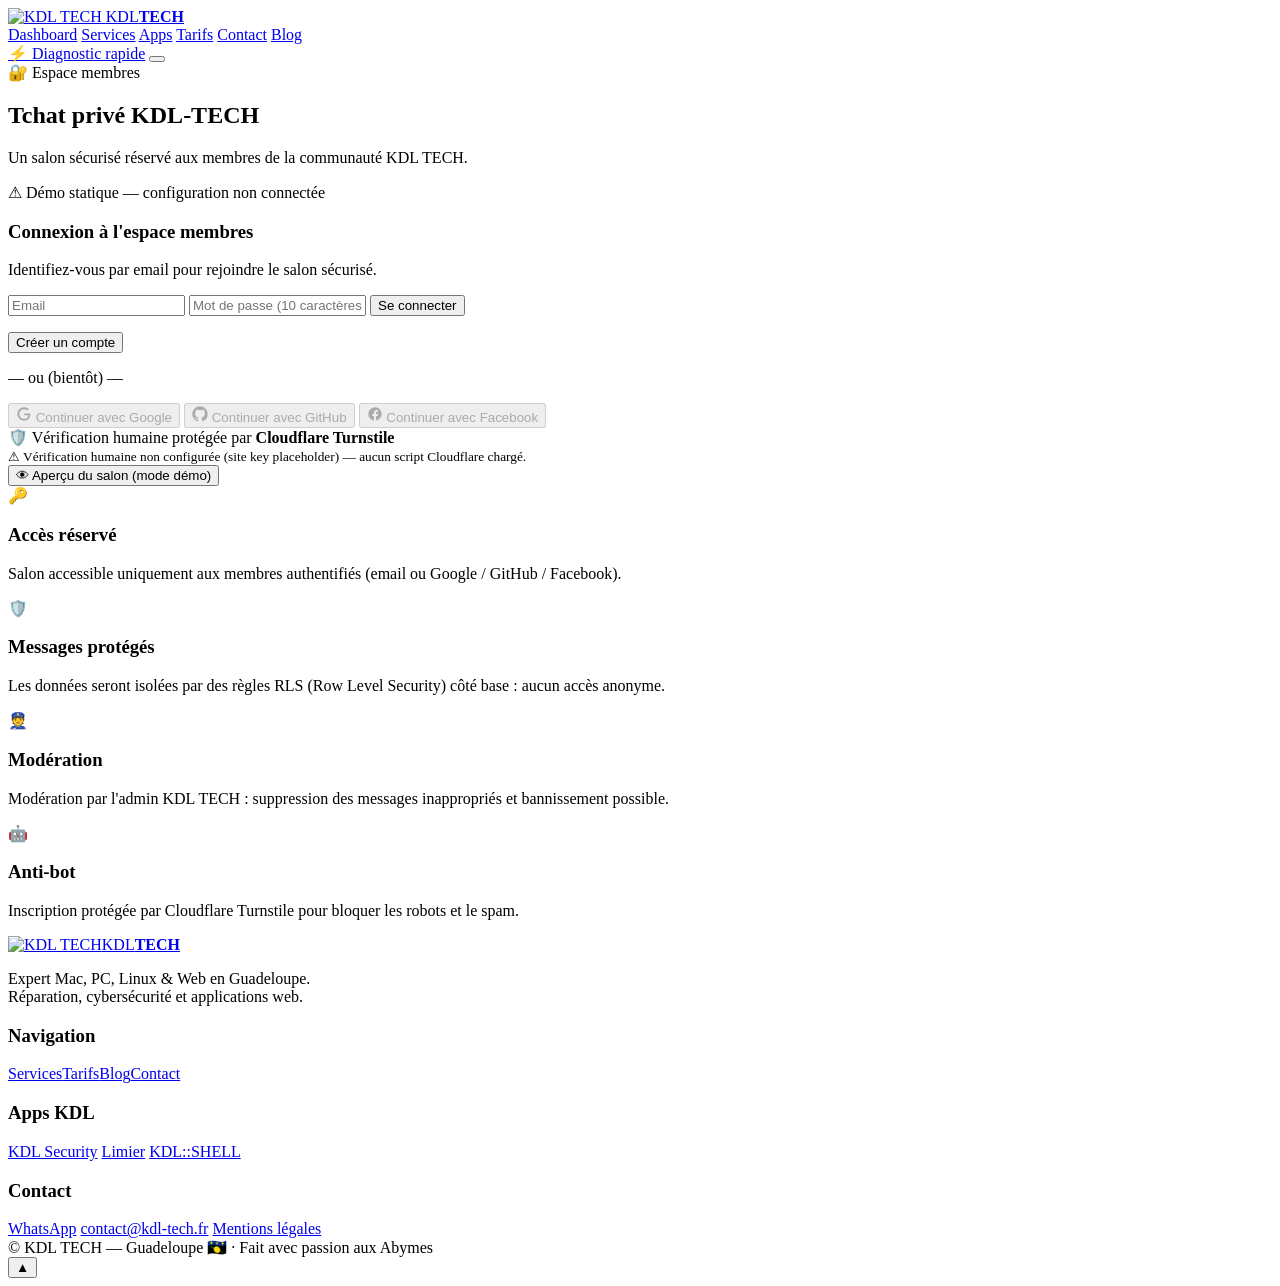
==== chat.html @ 39685ebc "feat: KDL Tchat — chat privé Supabase (RLS, Realtime, soft-delete RPC, anti-XSS) Code-référence open" ====
<!DOCTYPE html>
<html lang="fr">
<head>
    <meta charset="UTF-8">
    <meta name="viewport" content="width=device-width, initial-scale=1.0">
    <title>Espace membres — Tchat privé KDL TECH</title>
    <meta name="description" content="Espace membres KDL TECH : tchat privé sécurisé réservé aux membres. Démo statique en préparation.">
    <meta name="robots" content="noindex, nofollow">
    <meta name="theme-color" content="#020817">
    <link rel="icon" type="image/png" href="favicon.png">
    <link rel="apple-touch-icon" href="favicon.png">
    <link rel="preconnect" href="https://fonts.googleapis.com">
    <link rel="preconnect" href="https://fonts.gstatic.com" crossorigin>
    <link href="https://fonts.googleapis.com/css2?family=Inter:wght@400;500;600&family=Space+Grotesk:wght@500;600;700&display=swap" rel="stylesheet">
    <link rel="stylesheet" href="css/style.css?v=2.1.2">
</head>
<body>

<!-- ===== HEADER ===== -->
<header class="header" id="top">
    <div class="container header-inner">
        <a href="index.html" class="brand">
            <img src="logo-96.webp" alt="KDL TECH" width="44" height="44">
            <span>KDL<b>TECH</b></span>
        </a>
        <nav class="nav" id="nav">
            <a href="index.html#dashboard">Dashboard</a>
            <a href="index.html#services">Services</a>
            <a href="index.html#apps">Apps</a>
            <a href="index.html#tarifs">Tarifs</a>
            <a href="index.html#contact">Contact</a>
            <a href="blog.html">Blog</a>
        </nav>
        <div class="header-cta">
            <a class="btn btn-ghost btn-sm" href="index.html#devis">⚡ Diagnostic rapide</a>
            <button class="burger" id="burger" aria-label="Menu" aria-expanded="false"><span></span><span></span><span></span></button>
        </div>
    </div>
</header>

<main>
<!-- ===== TCHAT PRIVÉ ===== -->
<section class="section chat-section">
    <div class="container chat-wrap">
        <div class="sec-head">
            <span class="badge">🔐 Espace membres</span>
            <h2>Tchat privé KDL-TECH</h2>
            <p>Un salon sécurisé réservé aux membres de la communauté KDL TECH.</p>
            <p class="demo-banner"><span class="chip chip-amber">⚠ Démo statique — backend non connecté</span></p>
        </div>

        <!-- Zone NON CONNECTÉ -->
        <div class="card glass auth-card" id="auth-zone">
            <h3>Connexion à l'espace membres</h3>
            <p>Identifiez-vous par email pour rejoindre le salon sécurisé.</p>

            <!-- Auth email réelle (Supabase) -->
            <form class="email-auth" id="email-auth-form" autocomplete="on">
                <div id="signup-only" hidden>
                    <input id="auth-username" type="text" placeholder="Pseudo (3 à 24 caractères)"
                           autocomplete="username" minlength="3" maxlength="24">
                </div>
                <input id="auth-email" type="email" placeholder="Email" autocomplete="email" required>
                <input id="auth-password" type="password" placeholder="Mot de passe (10 caractères min.)"
                       autocomplete="current-password" minlength="10" required>
                <button id="auth-submit" type="submit" class="btn btn-primary">Se connecter</button>
                <p class="auth-toggle">
                    <button type="button" id="auth-mode-toggle" class="link-btn">Créer un compte</button>
                </p>
                <p id="auth-msg" class="auth-msg" role="status" aria-live="polite"></p>
            </form>

            <p class="auth-sep">— ou (bientôt) —</p>
            <div class="auth-btns">
                <button type="button" class="btn btn-ghost" disabled>
                    <svg viewBox="0 0 24 24" width="16" height="16" fill="currentColor" aria-hidden="true"><path d="M21.35 11.1h-9.17v2.73h6.51c-.33 3.81-3.5 5.44-6.5 5.44C8.36 19.27 5 16.25 5 12c0-4.1 3.2-7.27 7.2-7.27 3.09 0 4.9 1.97 4.9 1.97L19 4.72S16.56 2 12.1 2C6.42 2 2.03 6.8 2.03 12c0 5.05 4.13 10 10.22 10 5.35 0 9.25-3.67 9.25-9.09 0-1.15-.15-1.81-.15-1.81z"/></svg>
                    Continuer avec Google
                </button>
                <button type="button" class="btn btn-ghost" disabled>
                    <svg viewBox="0 0 24 24" width="16" height="16" fill="currentColor" aria-hidden="true"><path d="M12 .5C5.65.5.5 5.65.5 12c0 5.08 3.29 9.39 7.86 10.91.58.11.79-.25.79-.55v-2.17c-3.2.7-3.87-1.36-3.87-1.36-.52-1.33-1.28-1.68-1.28-1.68-1.04-.71.08-.7.08-.7 1.15.08 1.76 1.19 1.76 1.19 1.03 1.75 2.69 1.25 3.34.95.1-.74.4-1.25.72-1.54-2.55-.29-5.23-1.28-5.23-5.68 0-1.26.45-2.28 1.19-3.09-.12-.29-.52-1.46.11-3.05 0 0 .97-.31 3.17 1.18a11 11 0 0 1 5.78 0c2.2-1.49 3.17-1.18 3.17-1.18.63 1.59.23 2.76.11 3.05.74.81 1.19 1.83 1.19 3.09 0 4.41-2.69 5.38-5.25 5.67.41.35.78 1.05.78 2.12v3.14c0 .3.21.66.8.55A11.5 11.5 0 0 0 23.5 12C23.5 5.65 18.35.5 12 .5z"/></svg>
                    Continuer avec GitHub
                </button>
                <button type="button" class="btn btn-ghost" disabled>
                    <svg viewBox="0 0 24 24" width="16" height="16" fill="currentColor" aria-hidden="true"><path d="M22 12a10 10 0 1 0-11.56 9.88v-6.99H7.9V12h2.54V9.8c0-2.5 1.49-3.89 3.77-3.89 1.09 0 2.24.2 2.24.2v2.46H15.2c-1.24 0-1.63.77-1.63 1.56V12h2.78l-.45 2.89h-2.33v6.99A10 10 0 0 0 22 12z"/></svg>
                    Continuer avec Facebook
                </button>
            </div>
            <div class="turnstile-box" id="turnstile-box">
                🛡️ Vérification humaine protégée par <b>Cloudflare Turnstile</b>
                <!-- Le widget Turnstile sera rendu ici par js/turnstile-helper.js,
                     uniquement si TURNSTILE_SITE_KEY est configurée (sinon zéro réseau). -->
                <div id="turnstile-widget"></div>
                <small id="turnstile-status">(emplacement réservé — sera activé au branchement du backend)</small>
            </div>
            <button type="button" class="btn btn-ghost btn-sm" id="demo-login">👁 Aperçu du salon (mode démo)</button>
        </div>

        <!-- Zone CONNECTÉ (maquette) -->
        <div class="card glass chat-box" id="chat-zone" hidden>
            <div class="chat-head">
                <div>
                    <h3>💬 Salon KDL-TECH</h3>
                    <span class="chip chip-green" id="session-user"><span class="dot dot-green"></span>Connecté</span>
                </div>
                <button type="button" class="btn btn-ghost btn-sm" id="logout-btn">Déconnexion</button>
                <button type="button" class="btn btn-ghost btn-sm" id="demo-logout">← Retour connexion</button>
            </div>
            <p class="chat-status" id="chat-status" role="status" aria-live="polite" hidden></p>
            <p class="chat-empty" id="chat-empty" hidden>Aucun message pour le moment. Lancez la conversation !</p>
            <div class="chat-msgs" id="chat-msgs" aria-label="Messages du salon">
                <div class="msg">
                    <span class="avatar">KD</span>
                    <div class="msg-body"><b>Karim · admin</b><p>Bienvenue dans l'espace membres KDL-TECH ! 👋</p><small>09:12</small></div>
                </div>
                <div class="msg">
                    <span class="avatar">MC</span>
                    <div class="msg-body"><b>Marie-Claire</b><p>Bonjour ! Le boost SSD de la semaine dernière est top, merci.</p><small>09:15</small></div>
                </div>
                <div class="msg">
                    <span class="avatar">JM</span>
                    <div class="msg-body"><b>Jean-Marc</b><p>Quelqu'un a testé KDL::SHELL ? Le diagnostic web est pratique.</p><small>09:21</small></div>
                </div>
                <div class="msg msg-own">
                    <span class="avatar">VO</span>
                    <div class="msg-body"><b>Vous</b><p>Ceci est une maquette : les messages sont fictifs et statiques.</p><small>09:24</small></div>
                </div>
            </div>
            <form class="chat-input" id="send-form" aria-label="Saisie de message">
                <input type="text" id="msg-input" placeholder="Écrire un message…" maxlength="1000" autocomplete="off" disabled>
                <button type="submit" class="btn btn-primary btn-sm" id="send-btn" disabled>Envoyer →</button>
            </form>
            <p class="chat-note" id="chat-note">Messages limités à 1000 caractères. Vos propres messages peuvent être supprimés (🗑).</p>
        </div>

        <!-- Bloc sécurité -->
        <div class="grid sec-grid">
            <article class="card glass"><span class="card-ico">🔑</span><h3>Accès réservé</h3><p>Salon accessible uniquement aux membres authentifiés (email ou Google / GitHub / Facebook).</p></article>
            <article class="card glass"><span class="card-ico">🛡️</span><h3>Messages protégés</h3><p>Les données seront isolées par des règles RLS (Row Level Security) côté base : aucun accès anonyme.</p></article>
            <article class="card glass"><span class="card-ico">👮</span><h3>Modération</h3><p>Modération par l'admin KDL TECH : suppression des messages inappropriés et bannissement possible.</p></article>
            <article class="card glass"><span class="card-ico">🤖</span><h3>Anti-bot</h3><p>Inscription protégée par Cloudflare Turnstile pour bloquer les robots et le spam.</p></article>
        </div>
    </div>
</section>
</main>

<!-- ===== FOOTER ===== -->
<footer class="footer">
    <div class="container footer-grid">
        <div class="footer-brand">
            <a href="index.html" class="brand"><img src="logo-96.webp" alt="KDL TECH" width="40" height="40" loading="lazy"><span>KDL<b>TECH</b></span></a>
            <p>Expert Mac, PC, Linux & Web en Guadeloupe.<br>Réparation, cybersécurité et applications web.</p>
        </div>
        <div>
            <h3 class="foot-title">Navigation</h3>
            <a href="index.html#services">Services</a><a href="index.html#tarifs">Tarifs</a><a href="blog.html">Blog</a><a href="index.html#contact">Contact</a>
        </div>
        <div>
            <h3 class="foot-title">Apps KDL</h3>
            <a href="https://security.kdl-tech.fr" target="_blank" rel="noopener">KDL Security</a>
            <a href="https://limier.kdl-tech.fr" target="_blank" rel="noopener">Limier</a>
            <a href="https://shell.kdl-tech.fr" target="_blank" rel="noopener">KDL::SHELL</a>
        </div>
        <div>
            <h3 class="foot-title">Contact</h3>
            <a href="https://wa.me/590690706008?text=Bonjour%20KDL%20Tech%2C%20j%27ai%20besoin%20d%27aide%20!" target="_blank" rel="noopener">WhatsApp</a>
            <a href="mailto:contact@kdl-tech.fr">contact@kdl-tech.fr</a>
            <a href="legal.html">Mentions légales</a>
        </div>
    </div>
    <div class="footer-bottom">© <span id="year"></span> KDL TECH — Guadeloupe 🇬🇵 · Fait avec passion aux Abymes</div>
</footer>

<button class="to-top" id="to-top" aria-label="Retour en haut">▲</button>

<script src="js/main.js" defer></script>
<!-- chat-config.js : local, gitignoré — copier js/chat-config.example.js (placeholders publics uniquement) -->
<script src="js/chat-config.js" defer></script>
<!-- turnstile-helper.js : ne charge l'api.js Cloudflare QUE si la site key est réelle -->
<script src="js/turnstile-helper.js" defer></script>
<!-- chat-realtime.js : salon temps réel (chargé avant chat.js qui l'orchestre) -->
<script src="js/chat-realtime.js" defer></script>
<script src="js/chat.js" defer></script>
</body>
</html>
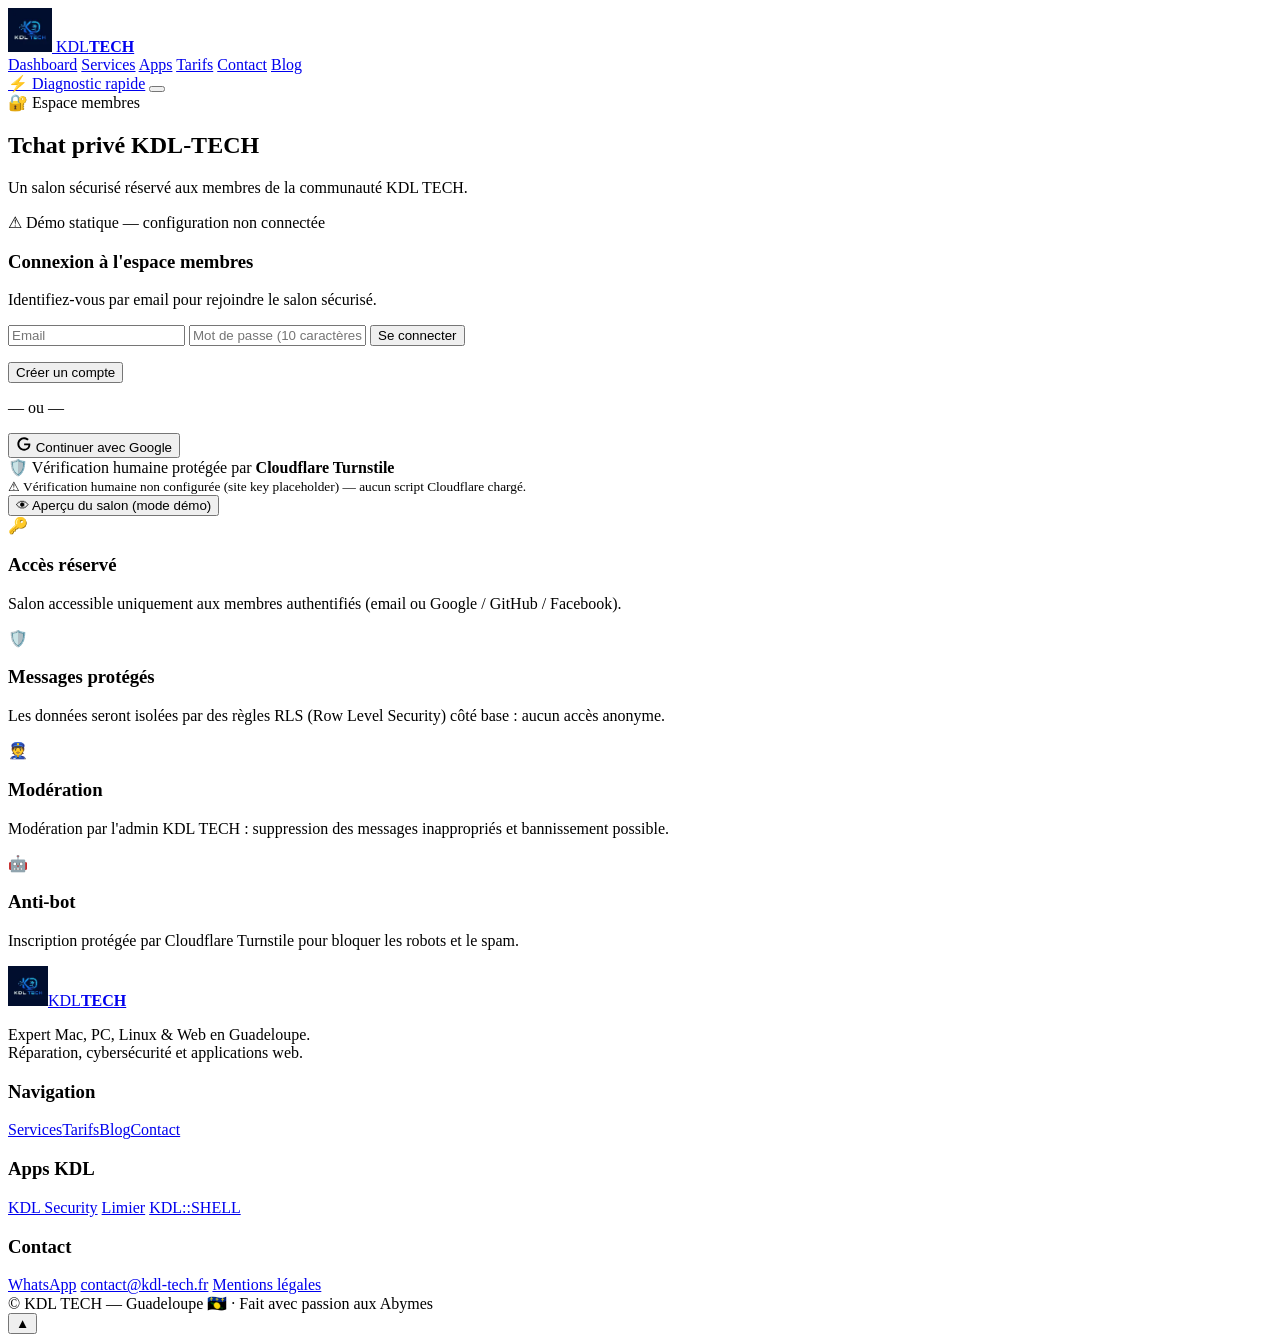
==== commit bf424b1f: "feat(chat): wire Google OAuth button + cache-bust chat.js; hide GitHub/Facebook in UI Co-Authored-By" ====
--- a/chat.html
+++ b/chat.html
@@ -70,20 +70,20 @@
                 <p id="auth-msg" class="auth-msg" role="status" aria-live="polite"></p>
             </form>
 
-            <p class="auth-sep">— ou (bientôt) —</p>
+            <p class="auth-sep">— ou —</p>
             <div class="auth-btns">
-                <button type="button" class="btn btn-ghost" disabled>
+                <button type="button" class="btn btn-ghost" id="oauth-google">
                     <svg viewBox="0 0 24 24" width="16" height="16" fill="currentColor" aria-hidden="true"><path d="M21.35 11.1h-9.17v2.73h6.51c-.33 3.81-3.5 5.44-6.5 5.44C8.36 19.27 5 16.25 5 12c0-4.1 3.2-7.27 7.2-7.27 3.09 0 4.9 1.97 4.9 1.97L19 4.72S16.56 2 12.1 2C6.42 2 2.03 6.8 2.03 12c0 5.05 4.13 10 10.22 10 5.35 0 9.25-3.67 9.25-9.09 0-1.15-.15-1.81-.15-1.81z"/></svg>
                     Continuer avec Google
                 </button>
-                <button type="button" class="btn btn-ghost" disabled>
+                <!-- <button type="button" class="btn btn-ghost" disabled>
                     <svg viewBox="0 0 24 24" width="16" height="16" fill="currentColor" aria-hidden="true"><path d="M12 .5C5.65.5.5 5.65.5 12c0 5.08 3.29 9.39 7.86 10.91.58.11.79-.25.79-.55v-2.17c-3.2.7-3.87-1.36-3.87-1.36-.52-1.33-1.28-1.68-1.28-1.68-1.04-.71.08-.7.08-.7 1.15.08 1.76 1.19 1.76 1.19 1.03 1.75 2.69 1.25 3.34.95.1-.74.4-1.25.72-1.54-2.55-.29-5.23-1.28-5.23-5.68 0-1.26.45-2.28 1.19-3.09-.12-.29-.52-1.46.11-3.05 0 0 .97-.31 3.17 1.18a11 11 0 0 1 5.78 0c2.2-1.49 3.17-1.18 3.17-1.18.63 1.59.23 2.76.11 3.05.74.81 1.19 1.83 1.19 3.09 0 4.41-2.69 5.38-5.25 5.67.41.35.78 1.05.78 2.12v3.14c0 .3.21.66.8.55A11.5 11.5 0 0 0 23.5 12C23.5 5.65 18.35.5 12 .5z"/></svg>
                     Continuer avec GitHub
-                </button>
-                <button type="button" class="btn btn-ghost" disabled>
+                </button> -->
+                <!-- <button type="button" class="btn btn-ghost" disabled>
                     <svg viewBox="0 0 24 24" width="16" height="16" fill="currentColor" aria-hidden="true"><path d="M22 12a10 10 0 1 0-11.56 9.88v-6.99H7.9V12h2.54V9.8c0-2.5 1.49-3.89 3.77-3.89 1.09 0 2.24.2 2.24.2v2.46H15.2c-1.24 0-1.63.77-1.63 1.56V12h2.78l-.45 2.89h-2.33v6.99A10 10 0 0 0 22 12z"/></svg>
                     Continuer avec Facebook
-                </button>
+                </button> -->
             </div>
             <div class="turnstile-box" id="turnstile-box">
                 🛡️ Vérification humaine protégée par <b>Cloudflare Turnstile</b>
@@ -179,6 +179,6 @@
 <script src="js/turnstile-helper.js" defer></script>
 <!-- chat-realtime.js : salon temps réel (chargé avant chat.js qui l'orchestre) -->
 <script src="js/chat-realtime.js" defer></script>
-<script src="js/chat.js" defer></script>
+<script src="js/chat.js?v=oauth1" defer></script>
 </body>
 </html>
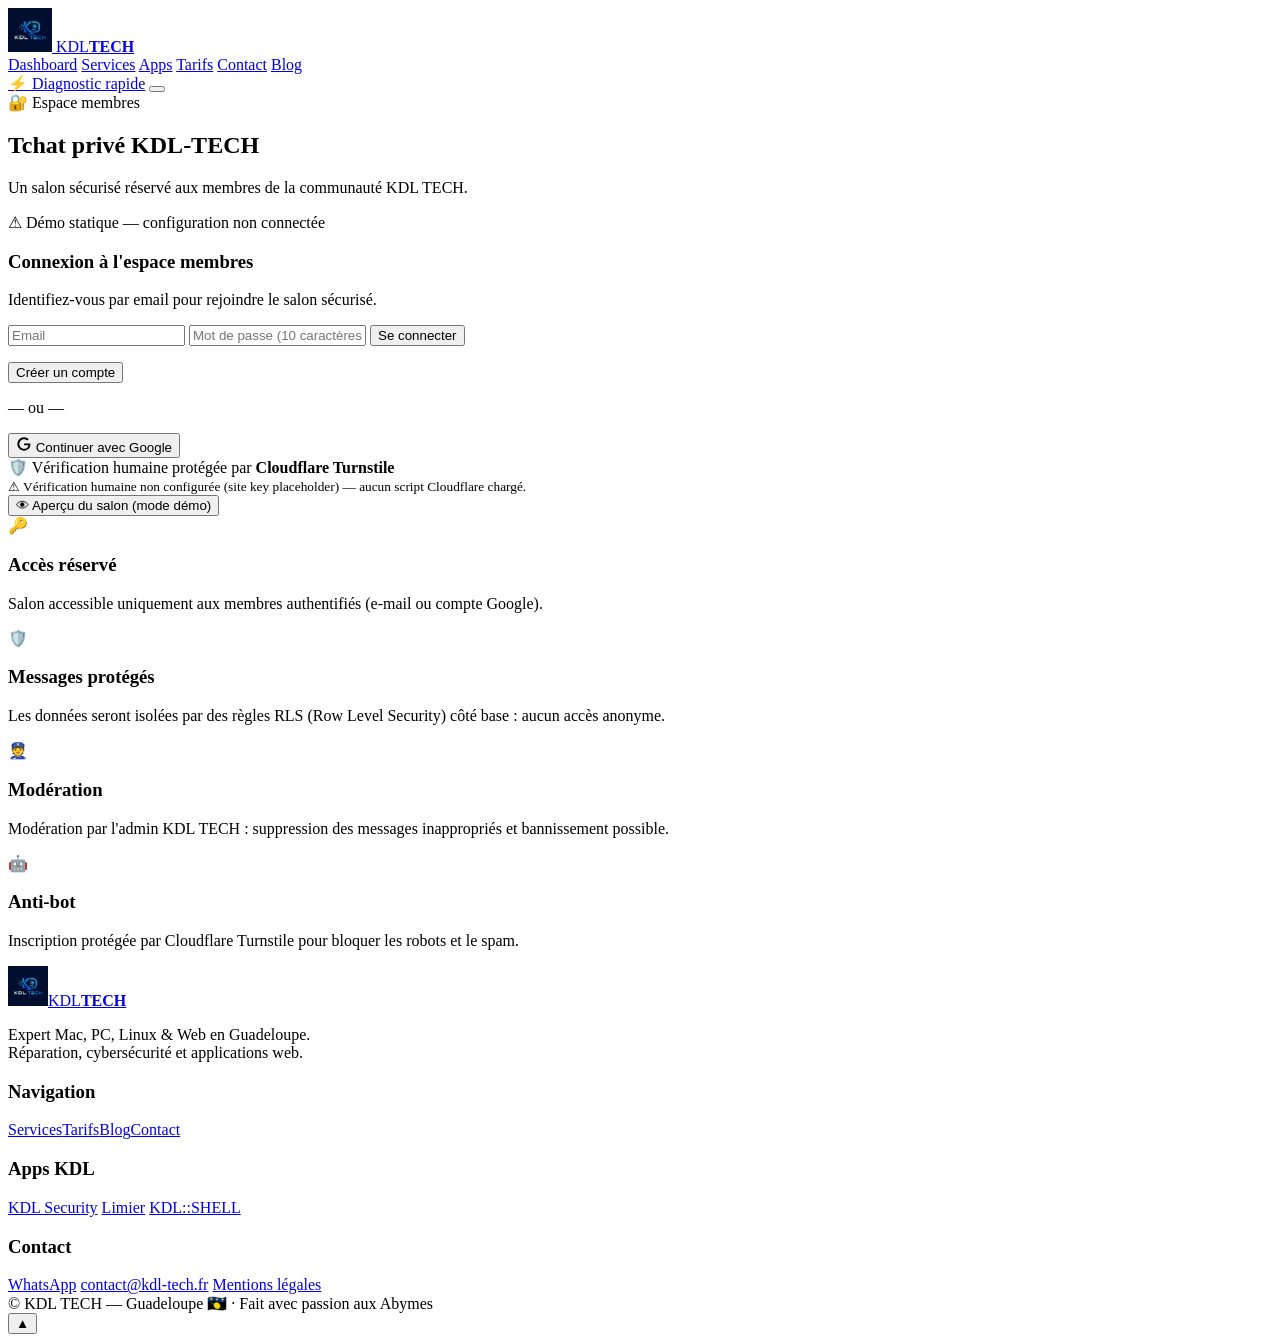
==== commit 5f6e86bf: "texte: connexion par e-mail ou Google (GitHub/Facebook retirés de l explication)" ====
--- a/chat.html
+++ b/chat.html
@@ -110,7 +110,7 @@
             <div class="chat-msgs" id="chat-msgs" aria-label="Messages du salon">
                 <div class="msg">
                     <span class="avatar">KD</span>
-                    <div class="msg-body"><b>Karim · admin</b><p>Bienvenue dans l'espace membres KDL-TECH ! 👋</p><small>09:12</small></div>
+                    <div class="msg-body"><b>KDL TECH · admin</b><p>Bienvenue dans l'espace membres KDL-TECH ! 👋</p><small>09:12</small></div>
                 </div>
                 <div class="msg">
                     <span class="avatar">MC</span>
@@ -134,7 +134,7 @@
 
         <!-- Bloc sécurité -->
         <div class="grid sec-grid">
-            <article class="card glass"><span class="card-ico">🔑</span><h3>Accès réservé</h3><p>Salon accessible uniquement aux membres authentifiés (email ou Google / GitHub / Facebook).</p></article>
+            <article class="card glass"><span class="card-ico">🔑</span><h3>Accès réservé</h3><p>Salon accessible uniquement aux membres authentifiés (e-mail ou compte Google).</p></article>
             <article class="card glass"><span class="card-ico">🛡️</span><h3>Messages protégés</h3><p>Les données seront isolées par des règles RLS (Row Level Security) côté base : aucun accès anonyme.</p></article>
             <article class="card glass"><span class="card-ico">👮</span><h3>Modération</h3><p>Modération par l'admin KDL TECH : suppression des messages inappropriés et bannissement possible.</p></article>
             <article class="card glass"><span class="card-ico">🤖</span><h3>Anti-bot</h3><p>Inscription protégée par Cloudflare Turnstile pour bloquer les robots et le spam.</p></article>
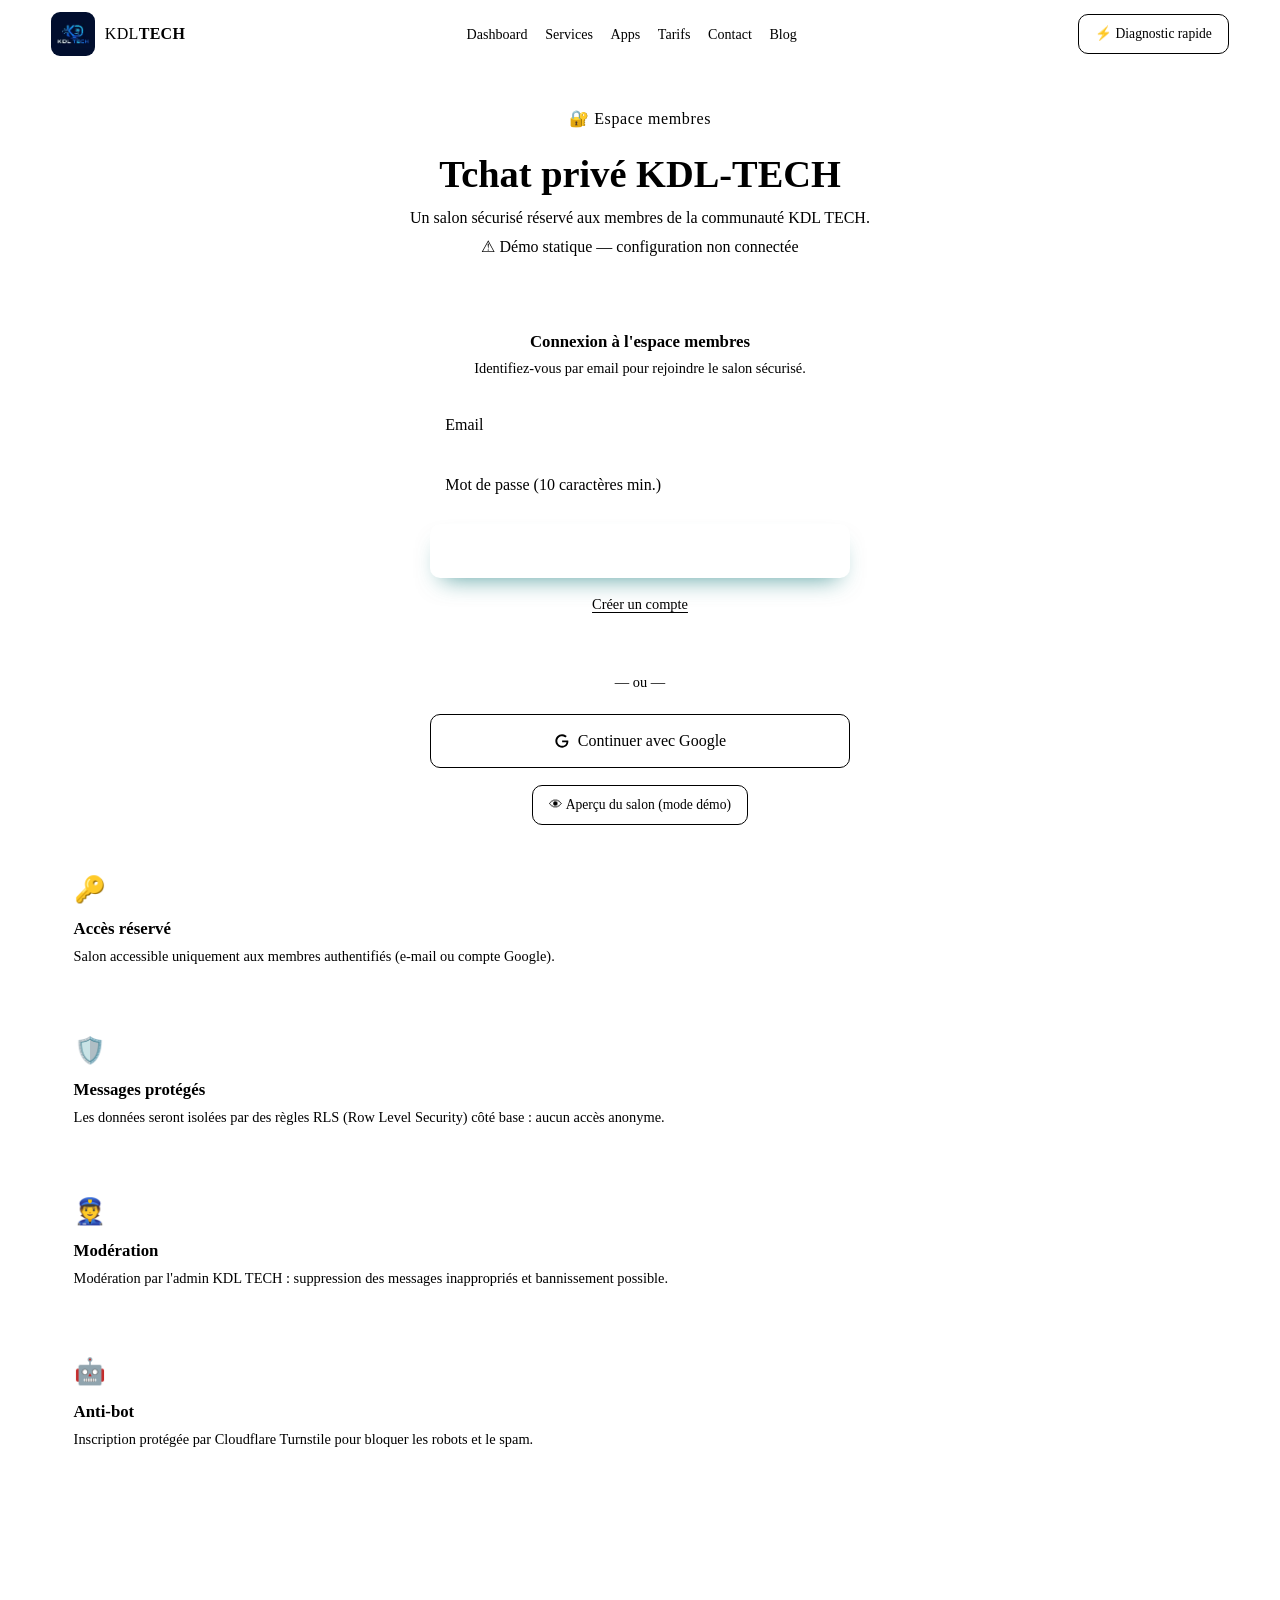
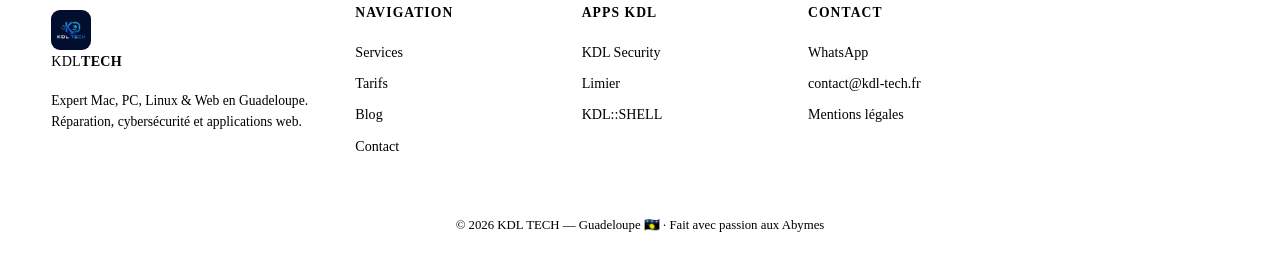
==== commit e3391f78: "fix(chat): lever l ambiguite profiles (2 FK user_id/deleted_by) qui rendait le salon indisponible PG" ====
--- a/chat.html
+++ b/chat.html
@@ -178,7 +178,7 @@
 <!-- turnstile-helper.js : ne charge l'api.js Cloudflare QUE si la site key est réelle -->
 <script src="js/turnstile-helper.js" defer></script>
 <!-- chat-realtime.js : salon temps réel (chargé avant chat.js qui l'orchestre) -->
-<script src="js/chat-realtime.js" defer></script>
+<script src="js/chat-realtime.js?v=fk1" defer></script>
 <script src="js/chat.js?v=oauth1" defer></script>
 </body>
 </html>
--- a/css/style.css
+++ b/css/style.css
@@ -0,0 +1,409 @@
+/* ============================================================
+   KDL TECH — V2.1 « Cockpit » · Dark premium dashboard
+   Display: Space Grotesk · Corps: Inter
+   ============================================================ */
+:root {
+    --bg: #020817;
+    --bg-2: #07111F;
+    --panel: #0F172A;
+    --blue: #2563EB;
+    --cyan: #06B6D4;
+    --turq: #22D3EE;
+    --white: #F8FAFC;
+    --grey: #94A3B8;
+    --ok: #22C55E;
+    --warn: #F59E0B;
+    --err: #EF4444;
+    --line: color-mix(in srgb,var(--lagon) 14%,transparent);
+    --glass: color-mix(in srgb,var(--surf) 60%,transparent);
+    --radius: 14px;
+    --font-d: "Space Grotesk", system-ui, sans-serif;
+    --font-b: "Inter", system-ui, sans-serif;
+}
+
+* { margin: 0; padding: 0; box-sizing: border-box; }
+html { scroll-behavior: smooth; scroll-padding-top: 84px; }
+body {
+    font-family: var(--font-b);
+    background: var(--bg);
+    color: var(--white);
+    line-height: 1.6;
+    -webkit-font-smoothing: antialiased;
+    overflow-x: hidden;
+}
+img { max-width: 100%; display: block; }
+a { color: inherit; text-decoration: none; }
+h1, h2, h3, h4 { font-family: var(--font-d); line-height: 1.2; }
+h2 { font-size: clamp(1.6rem, 4vw, 2.4rem); }
+h3 { font-size: 1.05rem; }
+.container { width: min(1180px, 92%); margin: 0 auto; }
+.center { text-align: center; }
+.link { color: var(--turq); text-decoration: underline; text-underline-offset: 3px; }
+
+/* ===== Composants ===== */
+.glass {
+    background: var(--glass);
+    border: 1px solid var(--line);
+    border-radius: var(--radius);
+    backdrop-filter: blur(10px);
+    -webkit-backdrop-filter: blur(10px);
+}
+.btn {
+    display: inline-flex; align-items: center; justify-content: center; gap: .5rem;
+    padding: .8rem 1.5rem; border-radius: 10px; border: 1px solid transparent;
+    font: 600 .95rem var(--font-b); cursor: pointer; transition: transform .2s, box-shadow .2s, background .2s;
+}
+.btn:hover { transform: translateY(-2px); }
+.btn-sm { padding: .5rem 1rem; font-size: .85rem; }
+.btn-primary {
+    background: linear-gradient(135deg, var(--blue), var(--cyan));
+    color: var(--white); box-shadow: 0 0 18px color-mix(in srgb,var(--lagon) 30%,transparent);
+}
+.btn-primary:hover { box-shadow: 0 0 28px color-mix(in srgb,var(--lagon) 50%,transparent); }
+.btn-ghost { background: color-mix(in srgb,var(--lagon) 6%,transparent); border-color: var(--line); color: var(--turq); }
+.btn-ghost:hover { background: color-mix(in srgb,var(--lagon) 14%,transparent); }
+.btn-wa { background: #15803d; color: #fff; box-shadow: 0 0 14px color-mix(in srgb,var(--vert) 30%,transparent); }
+.btn-wa:hover { background: #16a34a; }
+.btn-off { opacity: .45; cursor: default; pointer-events: none; }
+.badge {
+    display: inline-flex; align-items: center; gap: .45rem;
+    padding: .35rem .9rem; border-radius: 999px;
+    background: color-mix(in srgb,var(--lagon) 8%,transparent); border: 1px solid var(--line);
+    color: var(--turq); font: 600 .78rem var(--font-b); letter-spacing: .04em; white-space: nowrap; max-width: 100%;
+}
+.chip {
+    display: inline-flex; align-items: center; gap: .35rem;
+    padding: .2rem .65rem; border-radius: 999px; font: 600 .72rem var(--font-b);
+    border: 1px solid var(--line); white-space: nowrap;
+}
+.chip-green { color: var(--ok); border-color: color-mix(in srgb,var(--vert) 30%,transparent); background: color-mix(in srgb,var(--vert) 8%,transparent); }
+.chip-cyan { color: var(--turq); background: color-mix(in srgb,var(--lagon) 8%,transparent); }
+.chip-amber { color: var(--warn); border-color: color-mix(in srgb,var(--soleil) 30%,transparent); background: color-mix(in srgb,var(--soleil) 8%,transparent); }
+.dot { width: 7px; height: 7px; border-radius: 50%; display: inline-block; }
+.dot-green { background: var(--ok); box-shadow: 0 0 6px var(--ok); animation: pulse 2s infinite; }
+@keyframes pulse { 50% { opacity: .4; } }
+.grad {
+    background: linear-gradient(90deg, var(--turq), var(--blue));
+    -webkit-background-clip: text; background-clip: text; color: transparent;
+}
+.bar {
+    height: 7px; border-radius: 99px; background: color-mix(in srgb,var(--gris) 15%,transparent); overflow: hidden;
+}
+.bar i {
+    display: block; height: 100%; width: var(--w, 0%);
+    background: linear-gradient(90deg, var(--blue), var(--turq));
+    border-radius: 99px; transition: width 1.2s ease;
+}
+.grid { display: grid; gap: 1.1rem; }
+.card { padding: 1.4rem; transition: transform .25s, border-color .25s, box-shadow .25s; }
+.card:hover {
+    transform: translateY(-4px);
+    border-color: color-mix(in srgb,var(--lagon) 40%,transparent);
+    box-shadow: 0 12px 32px rgba(10,30,50,0.27), 0 0 18px color-mix(in srgb,var(--lagon) 12%,transparent);
+}
+.card h3 { margin: .55rem 0 .35rem; }
+.card p { color: var(--grey); font-size: .9rem; }
+.card-top { display: flex; justify-content: space-between; align-items: center; gap: .5rem; }
+.card-ico { font-size: 1.6rem; }
+
+/* ===== Header ===== */
+.header {
+    position: fixed; inset: 0 0 auto; z-index: 100;
+    background: color-mix(in srgb,var(--surf) 82%,transparent);
+    backdrop-filter: blur(12px); -webkit-backdrop-filter: blur(12px);
+    border-bottom: 1px solid var(--line);
+}
+.header-inner { display: flex; align-items: center; justify-content: space-between; gap: 1rem; height: 68px; }
+.brand { display: flex; align-items: center; gap: .6rem; font: 700 1.15rem var(--font-d); letter-spacing: .02em; }
+.brand img { border-radius: 9px; }
+.brand b { color: var(--turq); font-weight: 700; }
+.nav { display: flex; gap: 1.1rem; }
+.nav a { color: var(--grey); font-size: .88rem; font-weight: 500; transition: color .2s; }
+.nav a:hover { color: var(--turq); }
+.header-cta { display: flex; align-items: center; gap: .6rem; }
+.burger { display: none; flex-direction: column; gap: 5px; background: none; border: 0; cursor: pointer; padding: .4rem; }
+.burger span { width: 22px; height: 2px; background: var(--turq); border-radius: 2px; transition: .25s; }
+
+/* ===== Hero ===== */
+.hero { position: relative; padding: 140px 0 70px; overflow: hidden; }
+.hero-glow {
+    position: absolute; inset: 0; pointer-events: none;
+    background:
+        radial-gradient(600px 300px at 75% 20%, color-mix(in srgb,var(--lagon) 18%,transparent), transparent 70%),
+        radial-gradient(500px 280px at 15% 80%, color-mix(in srgb,var(--lagon) 10%,transparent), transparent 70%);
+}
+.hero-grid { display: grid; grid-template-columns: 1.1fr .9fr; gap: 2.5rem; align-items: center; position: relative; }
+.hero h1 { font-size: clamp(1.9rem, 4.6vw, 3rem); margin: 1rem 0; }
+.hero-sub { color: var(--grey); font-size: 1.05rem; margin-bottom: 1.6rem; }
+.hero-actions { display: flex; gap: .8rem; flex-wrap: wrap; margin-bottom: 1.4rem; }
+.hero-tags { display: flex; gap: .5rem; flex-wrap: wrap; }
+.hero-tags span {
+    padding: .3rem .8rem; border-radius: 8px; font-size: .78rem; font-weight: 600;
+    color: var(--grey); background: var(--panel); border: 1px solid var(--line);
+}
+
+/* Mini dashboard hero */
+.hero-dash { padding: 1.2rem; box-shadow: 0 24px 60px rgba(10,30,50,0.315); }
+.dash-head { display: flex; justify-content: space-between; align-items: center; margin-bottom: 1rem; }
+.dash-title { font: 600 .8rem var(--font-d); letter-spacing: .14em; color: var(--turq); }
+.dash-tiles { display: grid; grid-template-columns: 1fr 1fr; gap: .7rem; margin-bottom: 1rem; }
+.tile {
+    background: color-mix(in srgb,var(--surf) 55%,transparent); border: 1px solid var(--line);
+    border-radius: 10px; padding: .7rem .85rem;
+}
+.tile-label { display: block; font-size: .68rem; color: var(--grey); text-transform: uppercase; letter-spacing: .06em; }
+.tile-val { font: 700 1.25rem var(--font-d); }
+.tile-val.ok { color: var(--ok); font-size: 1rem; }
+.tile-val.cyan b, .tile-val.cyan { color: var(--turq); }
+.tile-val small { font-size: .75rem; color: var(--grey); font-weight: 500; }
+.dash-bar { margin-bottom: 1rem; }
+.dash-bar span { display: block; font-size: .72rem; color: var(--grey); margin-bottom: .4rem; }
+
+/* Terminal */
+.terminal {
+    background: #0B1826; border: 1px solid var(--line); border-radius: 10px; overflow: hidden;
+}
+.term-head {
+    display: flex; align-items: center; gap: .4rem; padding: .5rem .8rem;
+    background: color-mix(in srgb,var(--surf) 80%,transparent); border-bottom: 1px solid var(--line);
+}
+.term-head i { width: 9px; height: 9px; border-radius: 50%; background: var(--err); }
+.term-head i:nth-child(2) { background: var(--warn); }
+.term-head i:nth-child(3) { background: var(--ok); }
+.term-head span { margin-left: .5rem; font-size: .7rem; color: var(--grey); }
+.terminal pre {
+    padding: .8rem; font: .74rem/1.7 "SFMono-Regular", Consolas, monospace;
+    color: var(--turq); min-height: 96px; white-space: pre-wrap;
+}
+
+/* ===== Sections ===== */
+.section { padding: 76px 0; }
+.section-alt { background: var(--bg-2); border-block: 1px solid color-mix(in srgb,var(--lagon) 6%,transparent); }
+.sec-head { text-align: center; max-width: 640px; margin: 0 auto 2.4rem; }
+.sec-head h2 { margin: .9rem 0 .5rem; }
+.sec-head p, .sec-sub { color: var(--grey); }
+.dash-grid { grid-template-columns: repeat(4, 1fr); }
+.svc-grid, .app-grid { grid-template-columns: repeat(3, 1fr); }
+.app-card { display: flex; flex-direction: column; }
+.app-card p { flex: 1; margin-bottom: 1rem; }
+.app-card .btn { align-self: flex-start; }
+
+/* ===== Process ===== */
+.steps { display: grid; grid-template-columns: repeat(3, 1fr); gap: 1.1rem; max-width: 980px; margin: 0 auto; }
+.step { position: relative; padding: 1.6rem 1.4rem 1.4rem; text-align: center; }
+.step-num {
+    position: absolute; top: -14px; left: 50%; transform: translateX(-50%);
+    width: 28px; height: 28px; border-radius: 50%; display: grid; place-items: center;
+    background: linear-gradient(135deg, var(--blue), var(--cyan));
+    font: 700 .85rem var(--font-d); box-shadow: 0 0 14px color-mix(in srgb,var(--lagon) 40%,transparent);
+}
+.step-ico { font-size: 1.8rem; display: block; margin-bottom: .5rem; }
+.step p { color: var(--grey); font-size: .88rem; }
+
+/* ===== Tarifs ===== */
+.price-grid { grid-template-columns: repeat(3, 1fr); align-items: start; }
+.price-card h3 small { color: var(--grey); font-size: .75rem; }
+.price-list { list-style: none; margin: 1rem 0; }
+.price-list li {
+    display: flex; justify-content: space-between; gap: .8rem; align-items: baseline;
+    padding: .65rem 0; border-bottom: 1px dashed color-mix(in srgb,var(--gris) 15%,transparent);
+    font-size: .88rem;
+}
+.price-list li:last-child { border-bottom: 0; }
+.price-list small { display: block; color: var(--grey); font-size: .74rem; }
+.price-list b { color: var(--turq); font-family: var(--font-d); white-space: nowrap; }
+.note { font-size: .75rem; color: var(--warn); margin-bottom: .8rem; }
+.info-row { display: grid; grid-template-columns: repeat(3, 1fr); gap: 1.1rem; margin-top: 1.4rem; }
+.info { padding: 1rem 1.2rem; font-size: .85rem; color: var(--grey); }
+.info b { color: var(--white); }
+.tv-box { margin-top: 1.1rem; display: flex; flex-wrap: wrap; align-items: center; gap: .9rem; }
+.tv-box p { flex: 1 1 380px; }
+.tv-box small { color: var(--grey); flex-basis: 100%; }
+
+/* ===== Avis ===== */
+.review-grid { grid-template-columns: repeat(3, 1fr); margin-bottom: 1.8rem; }
+.stars { color: var(--warn); letter-spacing: .15em; margin-bottom: .6rem; }
+.review p { font-style: italic; }
+.review-who { display: flex; align-items: center; gap: .7rem; margin-top: 1rem; }
+.avatar {
+    width: 40px; height: 40px; border-radius: 50%; display: grid; place-items: center;
+    background: linear-gradient(135deg, var(--blue), var(--cyan));
+    font: 700 .82rem var(--font-d); color: var(--white);
+}
+.review-who small { display: block; color: var(--grey); font-size: .75rem; }
+
+/* ===== Contact / Devis ===== */
+.contact-grid { display: grid; grid-template-columns: 1.1fr .9fr; gap: 2rem; align-items: start; }
+.contact-grid h2 { margin: .9rem 0 .4rem; }
+.devis-form { padding: 1.5rem; display: grid; gap: 1rem; margin-top: 1.3rem; }
+.devis-form label { font-size: .82rem; font-weight: 600; color: var(--grey); display: grid; gap: .35rem; }
+.devis-form input, .devis-form select, .devis-form textarea {
+    width: 100%; padding: .7rem .9rem; border-radius: 9px;
+    background: color-mix(in srgb,var(--surf) 65%,transparent); border: 1px solid var(--line);
+    color: var(--white); font: .9rem var(--font-b); transition: border-color .2s;
+}
+.devis-form :is(input, select, textarea):focus { outline: none; border-color: var(--turq); }
+.contact-side { display: grid; gap: 1.1rem; }
+.contact-side .btn { margin: .8rem 0 .6rem; }
+.alert {
+    background: color-mix(in srgb,var(--soleil) 8%,transparent); border: 1px solid color-mix(in srgb,var(--soleil) 30%,transparent);
+    border-radius: 9px; padding: .7rem .9rem; font-size: .84rem; margin: .8rem 0;
+}
+.mail { display: block; font-size: .9rem; }
+.qr { display: flex; justify-content: center; padding: .9rem; }
+.qr img, .qr canvas { background: #fff; padding: 8px; border-radius: 8px; }
+
+/* ===== Soutien ===== */
+.counters { display: flex; justify-content: center; gap: 1rem; margin: 1.6rem 0 1.2rem; flex-wrap: wrap; }
+.counter { padding: .9rem 1.6rem; font-size: 1rem; }
+.counter b { font-family: var(--font-d); color: var(--turq); margin: 0 .3rem; }
+.counter small { display: block; color: var(--grey); font-size: .72rem; }
+.coffee-bar { max-width: 380px; margin: 0 auto .5rem; }
+#soutien .btn-primary { margin: .9rem 0 .5rem; }
+
+/* ===== Footer ===== */
+.footer { background: var(--bg-2); border-top: 1px solid var(--line); padding: 56px 0 0; }
+.footer-grid { display: grid; grid-template-columns: 1.4fr 1fr 1fr 1fr 1fr; gap: 2rem; padding-bottom: 2.2rem; }
+.footer p { color: var(--grey); font-size: .85rem; margin-top: .8rem; }
+.foot-title { color: var(--turq); font-size: .85rem; letter-spacing: .08em; text-transform: uppercase; margin-bottom: .9rem; }
+.footer-grid div > a { display: block; color: var(--grey); font-size: .88rem; padding: .28rem 0; transition: color .2s; }
+.footer-grid div > a:hover { color: var(--turq); }
+.footer-bottom {
+    border-top: 1px solid color-mix(in srgb,var(--lagon) 8%,transparent); padding: 1.1rem 0;
+    text-align: center; font-size: .8rem; color: var(--grey);
+}
+
+/* ===== Flottants ===== */
+.wa-float {
+    position: fixed; right: 22px; bottom: 22px; z-index: 90;
+    width: 54px; height: 54px; border-radius: 50%; display: grid; place-items: center;
+    background: #15803d; box-shadow: 0 6px 22px color-mix(in srgb,var(--vert) 45%,transparent);
+    transition: transform .2s;
+}
+.wa-float:hover { transform: scale(1.08); }
+.wa-bubble {
+    position: absolute; right: 64px; white-space: nowrap;
+    background: var(--panel); border: 1px solid var(--line); color: var(--white);
+    font-size: .78rem; padding: .45rem .85rem; border-radius: 9px;
+}
+.to-top {
+    position: fixed; right: 26px; bottom: 90px; z-index: 90;
+    width: 44px; height: 44px; border-radius: 10px; border: 1px solid var(--line);
+    background: var(--glass); color: var(--turq); font-size: 1rem; cursor: pointer;
+    opacity: 0; pointer-events: none; transition: opacity .25s;
+    backdrop-filter: blur(8px);
+}
+.to-top.show { opacity: 1; pointer-events: auto; }
+.cookies {
+    position: fixed; left: 50%; transform: translateX(-50%); bottom: 16px; z-index: 110;
+    width: min(640px, 94%); padding: 1rem 1.2rem;
+    display: flex; align-items: center; gap: 1rem; flex-wrap: wrap;
+    box-shadow: 0 16px 44px rgba(10,30,50,0.36);
+}
+.cookies[hidden] { display: none; }
+.cookies p { flex: 1 1 300px; font-size: .82rem; color: var(--grey); }
+.cookies div { display: flex; gap: .5rem; }
+
+/* ===== Reveal ===== */
+.reveal { opacity: 0; transform: translateY(18px); transition: opacity .6s ease, transform .6s ease; }
+.reveal.in { opacity: 1; transform: none; }
+
+/* ===== Responsive ===== */
+@media (max-width: 1024px) {
+    .dash-grid { grid-template-columns: repeat(2, 1fr); }
+    .svc-grid, .app-grid, .price-grid, .review-grid, .info-row { grid-template-columns: repeat(2, 1fr); }
+    .footer-grid { grid-template-columns: 1fr 1fr; }
+    .nav { display: none; }
+    .burger { display: flex; }
+    .nav.open {
+        display: flex; flex-direction: column; position: fixed; top: 68px; left: 0; right: 0;
+        background: color-mix(in srgb,var(--surf) 97%,transparent); border-bottom: 1px solid var(--line);
+        padding: 1.2rem 5%; gap: 1rem; z-index: 99;
+    }
+    .header-cta .btn-ghost { display: none; }
+}
+@media (max-width: 760px) {
+    .hero { padding-top: 110px; }
+    .hero-grid, .contact-grid { grid-template-columns: 1fr; }
+    .svc-grid, .app-grid, .price-grid, .review-grid, .info-row, .steps { grid-template-columns: 1fr; }
+    .step { margin-top: 14px; }
+    .section { padding: 56px 0; }
+    .wa-bubble { display: none; }
+    .header-cta .btn-wa span { display: none; }
+}
+@media (prefers-reduced-motion: reduce) {
+    *, *::before, *::after { animation: none !important; transition: none !important; }
+    html { scroll-behavior: auto; }
+    .reveal { opacity: 1; transform: none; }
+}
+
+/* KDL Hearing Studio — carte + offres */
+.hearing-btns{display:flex;flex-direction:column;gap:.5rem;margin-top:.75rem}
+.hearing-btns .btn{width:100%;text-align:center}
+.hearing-legal{margin-top:1.25rem;text-align:center;font-size:.85rem;opacity:.7}
+
+/* Fix: dégager la section tchat du header fixe (68px) — badge coupé sur mobile */
+.chat-section { padding-top: 100px; }
+
+/* ===== Espace membres — bloc d authentification du tchat =====
+   Le tchat réutilise ce CSS de site : sans ces règles, les champs
+   restaient au style brut du navigateur et le bouton chevauchait le
+   champ mot de passe. Colonne centrée, largeur maîtrisée. */
+.auth-card > h3 { margin-bottom: .3rem; }
+.auth-card > h3 + p { color: var(--grey); margin-bottom: 1.2rem; }
+.email-auth {
+    display: grid; gap: .7rem;
+    max-width: 420px; margin-inline: auto;
+}
+.email-auth input {
+    width: 100%; padding: .75rem .95rem; border-radius: 10px;
+    background: color-mix(in srgb,var(--surf) 65%,transparent); border: 1px solid var(--line);
+    color: var(--white); font: .95rem var(--font-b);
+    transition: border-color .2s, box-shadow .2s;
+}
+.email-auth input::placeholder { color: var(--grey); }
+.email-auth input:focus {
+    outline: none; border-color: var(--turq);
+    box-shadow: 0 0 0 3px color-mix(in srgb,var(--lagon) 12%,transparent);
+}
+.email-auth .btn { width: 100%; margin-top: .2rem; }
+.auth-toggle { margin: .1rem 0 0; text-align: center; }
+.link-btn {
+    background: none; border: 0; padding: .2rem; cursor: pointer;
+    color: var(--turq); font: 600 .9rem var(--font-b);
+    text-decoration: underline; text-underline-offset: 3px;
+}
+.link-btn:hover { color: var(--white); }
+.auth-msg { margin: .1rem 0 0; min-height: 1.2em; font-size: .88rem; color: var(--grey); }
+.auth-sep {
+    display: flex; align-items: center; gap: .8rem;
+    max-width: 420px; margin: 1.3rem auto;
+    color: var(--grey); font-size: .85rem;
+}
+.auth-sep::before, .auth-sep::after {
+    content: ""; flex: 1; height: 1px; background: var(--line);
+}
+.auth-btns { display: grid; gap: .6rem; max-width: 420px; margin-inline: auto; }
+.auth-btns .btn { width: 100%; }
+.turnstile-box {
+    max-width: 420px; margin: 1.2rem auto 0;
+    font-size: .9rem; color: var(--grey); text-align: center;
+}
+.turnstile-box small { display: block; margin-top: .35rem; font-size: .8rem; opacity: .85; }
+#demo-login { display: flex; max-width: 420px; margin: 1.1rem auto 0; }
+/* Carte de connexion : colonne étroite centrée, en-tête aligné sur le formulaire. */
+.auth-card { max-width: 560px; margin-inline: auto; }
+.auth-card > h3, .auth-card > h3 + p { text-align: center; }
+.chat-demo-note {
+    margin: 0; padding: 2.2rem 1.2rem; text-align: center;
+    color: var(--grey); font-size: .92rem; line-height: 1.6;
+}
+
+/* ===== Charte Lagon clair / sombre (25/09/2026) — jetons de css/kdl-theme.css ===== */
+:root,:root[data-theme="dark"]{--bg:var(--ecume);--bg-2:color-mix(in srgb,var(--ecume) 92%,var(--encre));--panel:var(--surf);--glass:var(--surf);
+  --white:var(--texte);--grey:var(--gris);--line:var(--ligne);--turq:var(--lagon);--cyan:var(--lagon-fond);--blue:var(--lagon-fond);
+  --ok:var(--vert);--warn:var(--ambre);--err:var(--rouge);--font-d:var(--titre);--font-b:var(--corps)}
+body{background:var(--ecume);color:var(--texte)}
+h1,h2,h3{color:var(--encre)}
+.btn-primary{background:var(--lagon-fond);color:#fff;box-shadow:0 12px 24px -12px rgba(10,116,117,.7)}
+.btn-primary:hover{background:var(--lagon-fond-h);color:#fff}
